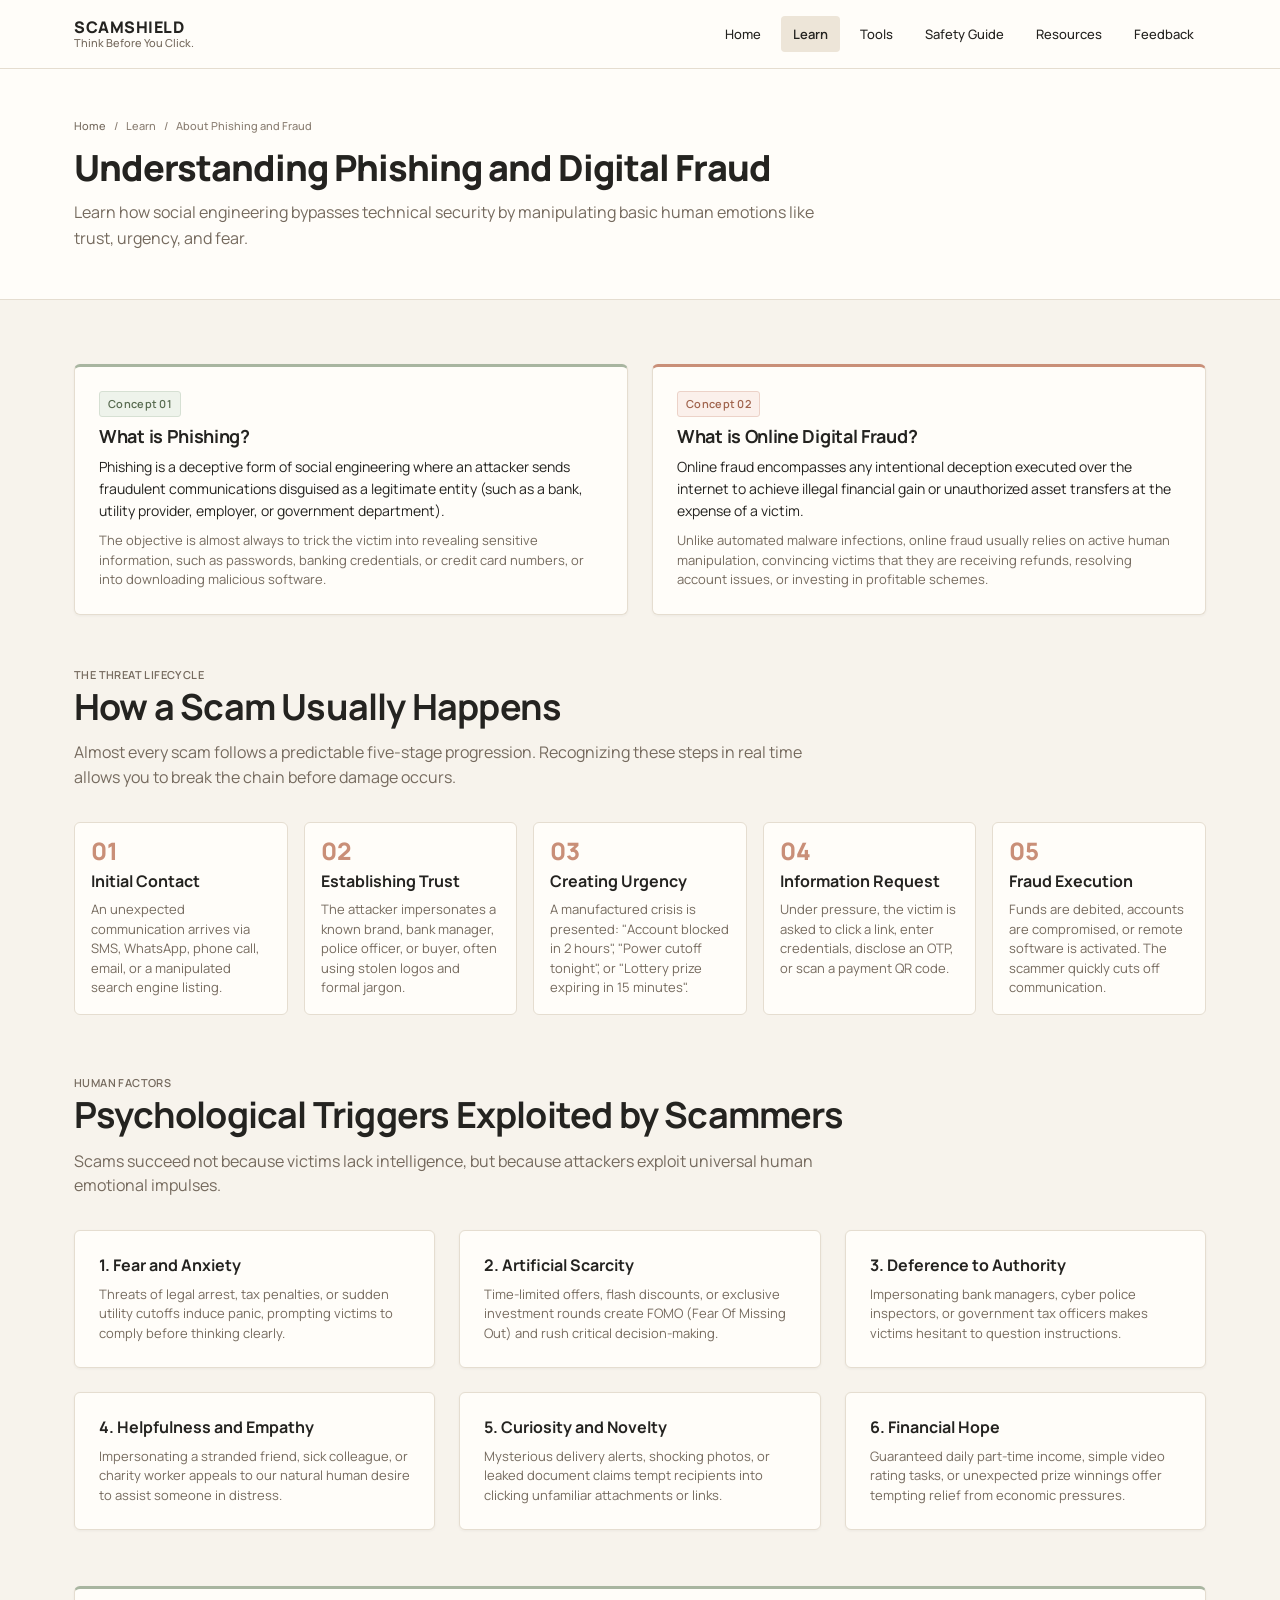
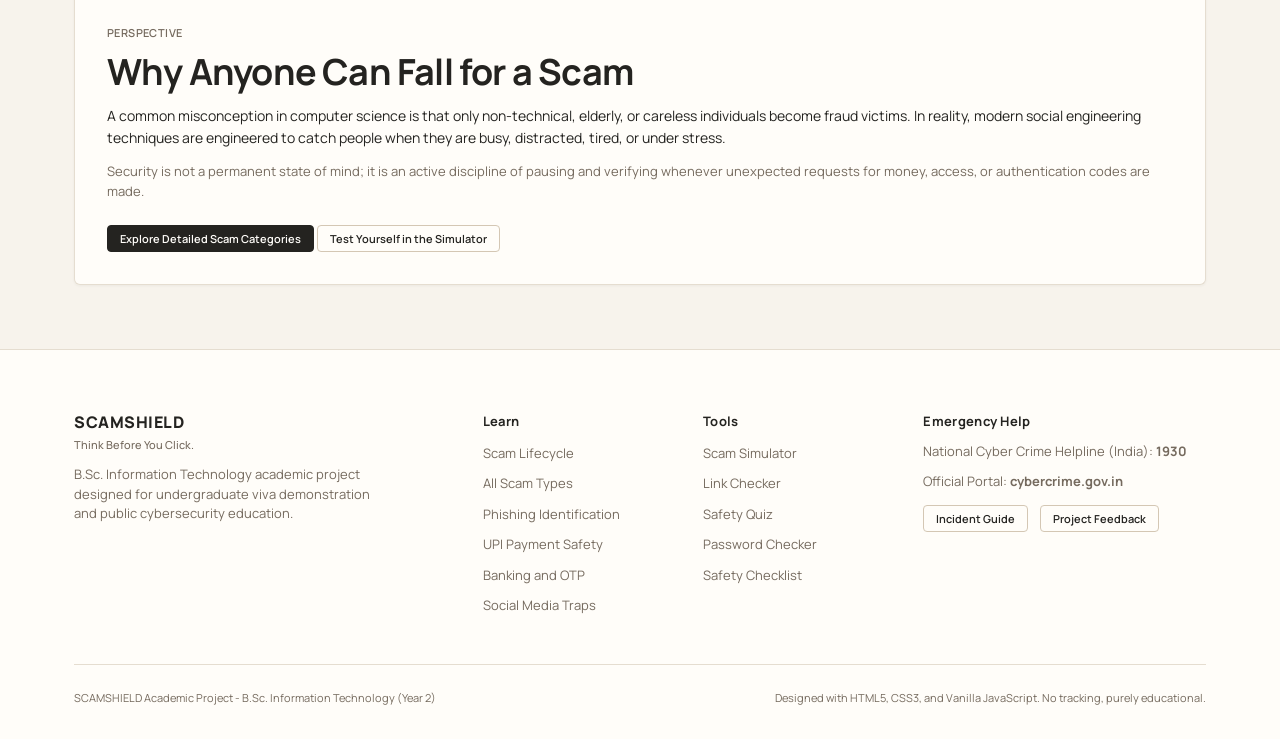
==== about.html @ 03e6b658 "Initial commit: Complete SCAMSHIELD Phishing, Scam and Fraud Detection Awareness Platform" ====
<!DOCTYPE html>
<html lang="en">
<head>
  <meta charset="UTF-8">
  <meta name="viewport" content="width=device-width, initial-scale=1.0">
  <title>About Phishing and Fraud | SCAMSHIELD</title>
  <meta name="description" content="Understand what phishing and digital fraud are, how social engineering manipulates human psychology, and the 5-step lifecycle of online scams.">
  <link rel="preconnect" href="https://fonts.googleapis.com">
  <link rel="preconnect" href="https://fonts.gstatic.com" crossorigin>
  <link href="https://fonts.googleapis.com/css2?family=Manrope:wght@400;500;600;700;800&display=swap" rel="stylesheet">
  <link rel="stylesheet" href="css/style.css">
</head>
<body>

  <!-- Navigation Header -->
  <header class="site-header">
    <div class="container">
      <nav class="navbar" aria-label="Main Navigation">
        <a href="index.html" class="brand">
          <span class="brand-name">SCAMSHIELD</span>
          <span class="brand-tagline">Think Before You Click.</span>
        </a>

        <button class="nav-toggle" id="navToggle" aria-label="Toggle navigation menu" aria-expanded="false">
          Menu
        </button>

        <ul class="nav-menu" id="navMenu">
          <li class="nav-item">
            <a href="index.html" class="nav-link">Home</a>
          </li>
          <li class="nav-item dropdown">
            <a href="about.html" class="nav-link active">Learn</a>
            <ul class="dropdown-menu">
              <li class="dropdown-item"><a href="about.html">About Fraud Lifecycle</a></li>
              <li class="dropdown-item"><a href="scams.html">Common Scam Types</a></li>
              <li class="dropdown-item"><a href="phishing.html">Phishing Awareness</a></li>
              <li class="dropdown-item"><a href="upi-scams.html">UPI and Payment Scams</a></li>
              <li class="dropdown-item"><a href="banking-scams.html">Banking and OTP Frauds</a></li>
              <li class="dropdown-item"><a href="social-media-scams.html">Social Media Traps</a></li>
            </ul>
          </li>
          <li class="nav-item dropdown">
            <a href="simulator.html" class="nav-link">Tools</a>
            <ul class="dropdown-menu">
              <li class="dropdown-item"><a href="simulator.html">Scam Simulator</a></li>
              <li class="dropdown-item"><a href="link-checker.html">Suspicious Link Checker</a></li>
              <li class="dropdown-item"><a href="quiz.html">Cyber Safety Quiz</a></li>
              <li class="dropdown-item"><a href="password-safety.html">Password Strength Checker</a></li>
              <li class="dropdown-item"><a href="checklist.html">Interactive Safety Checklist</a></li>
            </ul>
          </li>
          <li class="nav-item">
            <a href="after-scam.html" class="nav-link">Safety Guide</a>
          </li>
          <li class="nav-item">
            <a href="resources.html" class="nav-link">Resources</a>
          </li>
          <li class="nav-item">
            <a href="feedback.html" class="nav-link">Feedback</a>
          </li>
        </ul>
      </nav>
    </div>
  </header>

  <!-- Page Header -->
  <section class="page-header">
    <div class="container">
      <nav class="breadcrumbs">
        <a href="index.html">Home</a>
        <span>/</span>
        <span>Learn</span>
        <span>/</span>
        <span>About Phishing and Fraud</span>
      </nav>
      <h1 class="page-title">Understanding Phishing and Digital Fraud</h1>
      <p class="page-lead">
        Learn how social engineering bypasses technical security by manipulating basic human emotions like trust, urgency, and fear.
      </p>
    </div>
  </section>

  <!-- Main Content -->
  <main class="section">
    <div class="container">
      
      <!-- Definitions -->
      <div class="grid grid-2" style="margin-bottom: 48px;">
        <div class="card card-accent-sage">
          <span class="tag tag-sage" style="margin-bottom: 8px;">Concept 01</span>
          <h2 class="card-title">What is Phishing?</h2>
          <p class="body-normal">
            Phishing is a deceptive form of social engineering where an attacker sends fraudulent communications disguised as a legitimate entity (such as a bank, utility provider, employer, or government department).
          </p>
          <p class="body-secondary" style="margin-top: 10px;">
            The objective is almost always to trick the victim into revealing sensitive information, such as passwords, banking credentials, or credit card numbers, or into downloading malicious software.
          </p>
        </div>

        <div class="card card-accent-terracotta">
          <span class="tag tag-terracotta" style="margin-bottom: 8px;">Concept 02</span>
          <h2 class="card-title">What is Online Digital Fraud?</h2>
          <p class="body-normal">
            Online fraud encompasses any intentional deception executed over the internet to achieve illegal financial gain or unauthorized asset transfers at the expense of a victim.
          </p>
          <p class="body-secondary" style="margin-top: 10px;">
            Unlike automated malware infections, online fraud usually relies on active human manipulation, convincing victims that they are receiving refunds, resolving account issues, or investing in profitable schemes.
          </p>
        </div>
      </div>

      <!-- Process: How a Scam Usually Happens -->
      <div style="margin-bottom: 56px;">
        <span class="meta-label">The Threat Lifecycle</span>
        <h2 class="section-title">How a Scam Usually Happens</h2>
        <p class="section-subtitle">
          Almost every scam follows a predictable five-stage progression. Recognizing these steps in real time allows you to break the chain before damage occurs.
        </p>

        <div class="process-flow">
          <div class="process-step card-accent-charcoal">
            <div class="process-number">01</div>
            <h3 class="card-title-sm">Initial Contact</h3>
            <p class="body-secondary">
              An unexpected communication arrives via SMS, WhatsApp, phone call, email, or a manipulated search engine listing.
            </p>
          </div>

          <div class="process-step card-accent-sage">
            <div class="process-number">02</div>
            <h3 class="card-title-sm">Establishing Trust</h3>
            <p class="body-secondary">
              The attacker impersonates a known brand, bank manager, police officer, or buyer, often using stolen logos and formal jargon.
            </p>
          </div>

          <div class="process-step card-accent-terracotta">
            <div class="process-number">03</div>
            <h3 class="card-title-sm">Creating Urgency</h3>
            <p class="body-secondary">
              A manufactured crisis is presented: "Account blocked in 2 hours", "Power cutoff tonight", or "Lottery prize expiring in 15 minutes".
            </p>
          </div>

          <div class="process-step card-accent-charcoal">
            <div class="process-number">04</div>
            <h3 class="card-title-sm">Information Request</h3>
            <p class="body-secondary">
              Under pressure, the victim is asked to click a link, enter credentials, disclose an OTP, or scan a payment QR code.
            </p>
          </div>

          <div class="process-step card-accent-terracotta">
            <div class="process-number">05</div>
            <h3 class="card-title-sm">Fraud Execution</h3>
            <p class="body-secondary">
              Funds are debited, accounts are compromised, or remote software is activated. The scammer quickly cuts off communication.
            </p>
          </div>
        </div>
      </div>

      <!-- Psychological Triggers -->
      <div style="margin-bottom: 56px;">
        <span class="meta-label">Human Factors</span>
        <h2 class="section-title">Psychological Triggers Exploited by Scammers</h2>
        <p class="section-subtitle">
          Scams succeed not because victims lack intelligence, but because attackers exploit universal human emotional impulses.
        </p>

        <div class="grid grid-3">
          <div class="card">
            <h3 class="card-title-sm">1. Fear and Anxiety</h3>
            <p class="body-secondary">
              Threats of legal arrest, tax penalties, or sudden utility cutoffs induce panic, prompting victims to comply before thinking clearly.
            </p>
          </div>

          <div class="card">
            <h3 class="card-title-sm">2. Artificial Scarcity</h3>
            <p class="body-secondary">
              Time-limited offers, flash discounts, or exclusive investment rounds create FOMO (Fear Of Missing Out) and rush critical decision-making.
            </p>
          </div>

          <div class="card">
            <h3 class="card-title-sm">3. Deference to Authority</h3>
            <p class="body-secondary">
              Impersonating bank managers, cyber police inspectors, or government tax officers makes victims hesitant to question instructions.
            </p>
          </div>

          <div class="card">
            <h3 class="card-title-sm">4. Helpfulness and Empathy</h3>
            <p class="body-secondary">
              Impersonating a stranded friend, sick colleague, or charity worker appeals to our natural human desire to assist someone in distress.
            </p>
          </div>

          <div class="card">
            <h3 class="card-title-sm">5. Curiosity and Novelty</h3>
            <p class="body-secondary">
              Mysterious delivery alerts, shocking photos, or leaked document claims tempt recipients into clicking unfamiliar attachments or links.
            </p>
          </div>

          <div class="card">
            <h3 class="card-title-sm">6. Financial Hope</h3>
            <p class="body-secondary">
              Guaranteed daily part-time income, simple video rating tasks, or unexpected prize winnings offer tempting relief from economic pressures.
            </p>
          </div>
        </div>
      </div>

      <!-- Debunking Myths -->
      <div class="card card-accent-sage" style="background-color: var(--color-white); padding: 32px;">
        <span class="meta-label">Perspective</span>
        <h2 class="section-title" style="margin-top: 6px; margin-bottom: 12px;">Why Anyone Can Fall for a Scam</h2>
        <p class="body-normal" style="margin-bottom: 14px;">
          A common misconception in computer science is that only non-technical, elderly, or careless individuals become fraud victims. In reality, modern social engineering techniques are engineered to catch people when they are busy, distracted, tired, or under stress.
        </p>
        <p class="body-secondary">
          Security is not a permanent state of mind; it is an active discipline of pausing and verifying whenever unexpected requests for money, access, or authentication codes are made.
        </p>

        <div style="margin-top: 24px;">
          <a href="scams.html" class="btn btn-primary btn-sm">Explore Detailed Scam Categories</a>
          <a href="simulator.html" class="btn btn-secondary btn-sm">Test Yourself in the Simulator</a>
        </div>
      </div>

    </div>
  </main>

  <!-- Footer -->
  <footer class="site-footer">
    <div class="container">
      <div class="footer-grid">
        <div class="footer-brand">
          <h4 class="brand-name" style="margin-bottom: 6px;">SCAMSHIELD</h4>
          <p class="brand-tagline" style="margin-bottom: 14px;">Think Before You Click.</p>
          <p class="body-secondary">
            B.Sc. Information Technology academic project designed for undergraduate viva demonstration and public cybersecurity education.
          </p>
        </div>

        <div>
          <h5 class="footer-title">Learn</h5>
          <ul class="footer-links">
            <li><a href="about.html">Scam Lifecycle</a></li>
            <li><a href="scams.html">All Scam Types</a></li>
            <li><a href="phishing.html">Phishing Identification</a></li>
            <li><a href="upi-scams.html">UPI Payment Safety</a></li>
            <li><a href="banking-scams.html">Banking and OTP</a></li>
            <li><a href="social-media-scams.html">Social Media Traps</a></li>
          </ul>
        </div>

        <div>
          <h5 class="footer-title">Tools</h5>
          <ul class="footer-links">
            <li><a href="simulator.html">Scam Simulator</a></li>
            <li><a href="link-checker.html">Link Checker</a></li>
            <li><a href="quiz.html">Safety Quiz</a></li>
            <li><a href="password-safety.html">Password Checker</a></li>
            <li><a href="checklist.html">Safety Checklist</a></li>
          </ul>
        </div>

        <div>
          <h5 class="footer-title">Emergency Help</h5>
          <p class="body-secondary" style="margin-bottom: 10px;">
            National Cyber Crime Helpline (India): <strong>1930</strong>
          </p>
          <p class="body-secondary" style="margin-bottom: 14px;">
            Official Portal: <strong>cybercrime.gov.in</strong>
          </p>
          <div class="btn-group">
            <a href="after-scam.html" class="btn btn-secondary btn-sm">Incident Guide</a>
            <a href="feedback.html" class="btn btn-secondary btn-sm">Project Feedback</a>
          </div>
        </div>
      </div>

      <div class="footer-bottom">
        <div>SCAMSHIELD Academic Project - B.Sc. Information Technology (Year 2)</div>
        <div>Designed with HTML5, CSS3, and Vanilla JavaScript. No tracking, purely educational.</div>
      </div>
    </div>
  </footer>

  <script src="js/script.js"></script>
</body>
</html>
---- css/style.css ----
/*
  SCAMSHIELD - Academic Web Project
  Phishing, Scam and Fraud Detection Awareness Program
  Design Style: Warm, Minimal, Editorial, Pinterest-inspired
  Typography: Manrope Design System
*/

/* ==================================================
   1. CSS RESET AND DESIGN TOKENS
   ================================================== */
:root {
  /* Warm editorial color palette */
  --color-ivory: #F7F3EC;
  --color-beige: #EDE5D8;
  --color-white: #FFFDF9;
  --color-card-bg: #FFFDF9;
  --color-charcoal: #242320;
  --color-brown: #756A5E;
  --color-muted: #8A7E72;
  --color-sage: #A8B5A0;
  --color-sage-dark: #586B50;
  --color-sage-light: #EEF3EB;
  --color-terracotta: #C98F78;
  --color-terracotta-dark: #A0644D;
  --color-terracotta-light: #FBF0EB;
  --color-olive: #7F896F;
  --color-sand: #DDD2C2;
  --color-border: #E5DDD0;
  --color-border-dark: #D4C7B4;
  --color-danger: #B84A39;
  --color-danger-light: #FBECE9;
  --color-success: #436B47;
  --color-success-light: #EBF4EC;

  /* Typography design tokens */
  --font-primary: 'Manrope', -apple-system, BlinkMacSystemFont, 'Segoe UI', Roboto, Helvetica, Arial, sans-serif;
  
  --font-regular: 400;
  --font-medium: 500;
  --font-semibold: 600;
  --font-bold: 700;
  --font-extrabold: 800;

  /* Type scale */
  --text-xs: 11px;
  --text-sm: 13px;
  --text-base: 14px;
  --text-md: 16px;
  --text-lg: 18px;
  --text-xl: 24px;
  --text-2xl: 30px;
  --text-3xl: 36px;
  --text-display: 56px;

  /* Spacing system */
  --space-2xs: 4px;
  --space-xs: 8px;
  --space-sm: 12px;
  --space-md: 16px;
  --space-lg: 24px;
  --space-xl: 32px;
  --space-2xl: 48px;
  --space-3xl: 64px;
  --space-4xl: 80px;

  /* Layout */
  --container-max: 1180px;
  --content-max: 760px;
  --radius-xs: 3px;
  --radius-sm: 4px;
  --radius-md: 6px;
  --radius-lg: 8px;
  
  /* Subtle shadows */
  --shadow-sm: 0 1px 3px rgba(36, 35, 32, 0.05);
  --shadow-md: 0 4px 12px rgba(36, 35, 32, 0.06);
  --shadow-hover: 0 6px 18px rgba(36, 35, 32, 0.09);

  /* Transitions */
  --transition-fast: 150ms ease;
  --transition-normal: 220ms ease;
}

*, *::before, *::after {
  box-sizing: border-box;
  margin: 0;
  padding: 0;
}

html {
  font-size: 16px;
  scroll-behavior: smooth;
  -webkit-text-size-adjust: 100%;
}

body {
  font-family: var(--font-primary);
  font-size: var(--text-base);
  font-weight: var(--font-regular);
  line-height: 1.6;
  color: var(--color-charcoal);
  background-color: var(--color-ivory);
  min-height: 100vh;
  display: flex;
  flex-direction: column;
  -webkit-font-smoothing: antialiased;
  -moz-osx-font-smoothing: grayscale;
}

/* ==================================================
   2. TYPOGRAPHY SYSTEM
   ================================================== */
h1, h2, h3, h4, h5, h6 {
  color: var(--color-charcoal);
  font-family: var(--font-primary);
  line-height: 1.2;
}

.hero-title {
  font-size: var(--text-display);
  font-weight: var(--font-extrabold);
  line-height: 1.08;
  letter-spacing: -1.8px;
  margin-bottom: var(--space-md);
  max-width: 820px;
}

.section-title {
  font-size: var(--text-3xl);
  font-weight: var(--font-bold);
  line-height: 1.2;
  letter-spacing: -0.8px;
  margin-bottom: var(--space-sm);
}

.section-subtitle {
  font-size: var(--text-md);
  font-weight: var(--font-regular);
  color: var(--color-brown);
  line-height: 1.55;
  max-width: var(--content-max);
  margin-bottom: var(--space-xl);
}

.page-title {
  font-size: var(--text-3xl);
  font-weight: var(--font-extrabold);
  line-height: 1.15;
  letter-spacing: -1px;
  margin-bottom: var(--space-sm);
}

.page-lead {
  font-size: var(--text-md);
  font-weight: var(--font-regular);
  color: var(--color-brown);
  line-height: 1.6;
  max-width: var(--content-max);
}

.card-title {
  font-size: var(--text-lg);
  font-weight: var(--font-bold);
  line-height: 1.3;
  letter-spacing: -0.3px;
  margin-bottom: var(--space-xs);
}

.card-title-sm {
  font-size: var(--text-md);
  font-weight: var(--font-bold);
  line-height: 1.35;
  margin-bottom: var(--space-xs);
}

.body-large {
  font-size: var(--text-md);
  font-weight: var(--font-regular);
  line-height: 1.6;
  color: var(--color-charcoal);
}

.body-normal {
  font-size: var(--text-base);
  font-weight: var(--font-regular);
  line-height: 1.55;
  color: var(--color-charcoal);
}

.body-secondary {
  font-size: var(--text-sm);
  font-weight: var(--font-regular);
  line-height: 1.5;
  color: var(--color-brown);
}

.meta-label {
  font-size: var(--text-xs);
  font-weight: var(--font-semibold);
  letter-spacing: 0.4px;
  text-transform: uppercase;
  color: var(--color-brown);
}

.tag {
  display: inline-block;
  font-size: var(--text-xs);
  font-weight: var(--font-semibold);
  letter-spacing: 0.3px;
  padding: 3px 8px;
  border-radius: var(--radius-xs);
  background-color: var(--color-beige);
  color: var(--color-charcoal);
  border: 1px solid var(--color-border);
}

.tag-sage {
  background-color: var(--color-sage-light);
  color: var(--color-sage-dark);
  border-color: #D6E0D3;
}

.tag-terracotta {
  background-color: var(--color-terracotta-light);
  color: var(--color-terracotta-dark);
  border-color: #ECD2C8;
}

.tag-danger {
  background-color: var(--color-danger-light);
  color: var(--color-danger);
  border-color: #F1D4CF;
}

/* ==================================================
   3. LAYOUT & CONTAINERS
   ================================================== */
.container {
  width: 100%;
  max-width: var(--container-max);
  margin-left: auto;
  margin-right: auto;
  padding-left: var(--space-lg);
  padding-right: var(--space-lg);
}

.container-narrow {
  max-width: var(--content-max);
  margin-left: auto;
  margin-right: auto;
  padding-left: var(--space-lg);
  padding-right: var(--space-lg);
}

.section {
  padding-top: var(--space-3xl);
  padding-bottom: var(--space-3xl);
}

.section-alt {
  background-color: var(--color-beige);
  border-top: 1px solid var(--color-border);
  border-bottom: 1px solid var(--color-border);
}

.page-header {
  padding-top: var(--space-2xl);
  padding-bottom: var(--space-2xl);
  border-bottom: 1px solid var(--color-border);
  background-color: var(--color-white);
}

.breadcrumbs {
  display: flex;
  align-items: center;
  gap: var(--space-xs);
  font-size: var(--text-xs);
  font-weight: var(--font-medium);
  color: var(--color-muted);
  margin-bottom: var(--space-sm);
}

.breadcrumbs a {
  color: var(--color-brown);
  text-decoration: none;
}

.breadcrumbs a:hover {
  color: var(--color-charcoal);
}

/* ==================================================
   4. NAVIGATION BAR
   ================================================== */
.site-header {
  background-color: var(--color-white);
  border-bottom: 1px solid var(--color-border);
  position: sticky;
  top: 0;
  z-index: 100;
}

.navbar {
  display: flex;
  align-items: center;
  justify-content: space-between;
  height: 68px;
}

.brand {
  display: flex;
  flex-direction: column;
  text-decoration: none;
  color: var(--color-charcoal);
}

.brand-name {
  font-size: var(--text-md);
  font-weight: var(--font-extrabold);
  letter-spacing: 0.5px;
  line-height: 1.1;
  color: var(--color-charcoal);
}

.brand-tagline {
  font-size: var(--text-xs);
  font-weight: var(--font-medium);
  color: var(--color-brown);
  line-height: 1.2;
}

.nav-menu {
  display: flex;
  align-items: center;
  list-style: none;
  gap: var(--space-xs);
}

.nav-item {
  position: relative;
}

.nav-link {
  font-size: var(--text-sm);
  font-weight: var(--font-medium);
  color: var(--color-charcoal);
  text-decoration: none;
  padding: 8px 12px;
  border-radius: var(--radius-sm);
  transition: background-color var(--transition-fast), color var(--transition-fast);
  display: flex;
  align-items: center;
  gap: 4px;
}

.nav-link:hover,
.nav-link.active {
  background-color: var(--color-beige);
  color: var(--color-charcoal);
  font-weight: var(--font-semibold);
}

.dropdown-menu {
  display: none;
  position: absolute;
  top: 100%;
  left: 0;
  background-color: var(--color-white);
  border: 1px solid var(--color-border);
  border-radius: var(--radius-md);
  box-shadow: var(--shadow-md);
  min-width: 220px;
  padding: 6px 0;
  list-style: none;
  z-index: 120;
}

.dropdown-item a {
  display: block;
  padding: 8px 16px;
  font-size: var(--text-sm);
  font-weight: var(--font-medium);
  color: var(--color-charcoal);
  text-decoration: none;
  transition: background-color var(--transition-fast);
}

.dropdown-item a:hover {
  background-color: var(--color-ivory);
  color: var(--color-charcoal);
}

.dropdown:hover .dropdown-menu,
.dropdown:focus-within .dropdown-menu {
  display: block;
}

.nav-toggle {
  display: none;
  background: none;
  border: 1px solid var(--color-border);
  padding: 8px 12px;
  border-radius: var(--radius-sm);
  cursor: pointer;
  color: var(--color-charcoal);
  font-family: var(--font-primary);
  font-size: var(--text-sm);
  font-weight: var(--font-semibold);
}

/* ==================================================
   5. BUTTONS & CONTROLS
   ================================================== */
.btn {
  display: inline-flex;
  align-items: center;
  justify-content: center;
  gap: 8px;
  font-family: var(--font-primary);
  font-size: var(--text-sm);
  font-weight: var(--font-semibold);
  padding: 10px 18px;
  border-radius: var(--radius-sm);
  border: 1px solid transparent;
  cursor: pointer;
  text-decoration: none;
  line-height: 1.2;
  transition: background-color var(--transition-fast), border-color var(--transition-fast), color var(--transition-fast);
}

.btn-primary {
  background-color: var(--color-charcoal);
  color: var(--color-white);
  border-color: var(--color-charcoal);
}

.btn-primary:hover {
  background-color: #3b3935;
  border-color: #3b3935;
}

.btn-secondary {
  background-color: var(--color-white);
  color: var(--color-charcoal);
  border-color: var(--color-border-dark);
}

.btn-secondary:hover {
  background-color: var(--color-beige);
}

.btn-sage {
  background-color: var(--color-sage);
  color: #1f271c;
  border-color: var(--color-sage);
}

.btn-sage:hover {
  background-color: #97a68f;
}

.btn-terracotta {
  background-color: var(--color-terracotta);
  color: var(--color-white);
  border-color: var(--color-terracotta);
}

.btn-terracotta:hover {
  background-color: var(--color-terracotta-dark);
}

.btn-sm {
  padding: 6px 12px;
  font-size: var(--text-xs);
}

.btn-group {
  display: flex;
  align-items: center;
  gap: var(--space-sm);
  flex-wrap: wrap;
}

/* ==================================================
   6. CARDS & GRIDS
   ================================================== */
.card {
  background-color: var(--color-card-bg);
  border: 1px solid var(--color-border);
  border-radius: var(--radius-md);
  padding: var(--space-lg);
  box-shadow: var(--shadow-sm);
  transition: box-shadow var(--transition-fast), border-color var(--transition-fast), transform var(--transition-fast);
}

.card:hover {
  border-color: var(--color-border-dark);
  box-shadow: var(--shadow-md);
}

.card-clickable {
  text-decoration: none;
  color: inherit;
  display: block;
}

.card-clickable:hover {
  transform: translateY(-2px);
}

.card-accent-sage {
  border-top: 3px solid var(--color-sage);
}

.card-accent-terracotta {
  border-top: 3px solid var(--color-terracotta);
}

.card-accent-charcoal {
  border-top: 3px solid var(--color-charcoal);
}

.grid {
  display: grid;
  gap: var(--space-lg);
}

.grid-2 {
  grid-template-columns: repeat(2, 1fr);
}

.grid-3 {
  grid-template-columns: repeat(3, 1fr);
}

.grid-4 {
  grid-template-columns: repeat(4, 1fr);
}

/* Process Timeline (About page) */
.process-flow {
  display: grid;
  grid-template-columns: repeat(5, 1fr);
  gap: var(--space-md);
  position: relative;
  margin-top: var(--space-xl);
}

.process-step {
  background-color: var(--color-white);
  border: 1px solid var(--color-border);
  border-radius: var(--radius-md);
  padding: var(--space-md);
  position: relative;
}

.process-number {
  font-size: var(--text-xl);
  font-weight: var(--font-extrabold);
  color: var(--color-terracotta);
  line-height: 1;
  margin-bottom: var(--space-xs);
}

/* Callout and Notice Boxes */
.notice-box {
  padding: var(--space-md) var(--space-lg);
  border-radius: var(--radius-sm);
  margin-top: var(--space-lg);
  margin-bottom: var(--space-lg);
  border-left: 4px solid;
}

.notice-warning {
  background-color: var(--color-terracotta-light);
  border-left-color: var(--color-terracotta);
  color: var(--color-charcoal);
}

.notice-info {
  background-color: var(--color-sage-light);
  border-left-color: var(--color-sage-dark);
  color: var(--color-charcoal);
}

.notice-disclaimer {
  background-color: var(--color-beige);
  border-left-color: var(--color-brown);
  color: var(--color-charcoal);
  font-size: var(--text-sm);
}

/* ==================================================
   7. INTERACTIVE TOOLS UI
   ================================================== */
/* Form inputs */
.form-group {
  margin-bottom: var(--space-md);
}

.form-label {
  display: block;
  font-size: var(--text-sm);
  font-weight: var(--font-semibold);
  color: var(--color-charcoal);
  margin-bottom: var(--space-2xs);
}

.form-hint {
  font-size: var(--text-xs);
  color: var(--color-brown);
  margin-top: 4px;
}

.form-control {
  width: 100%;
  font-family: var(--font-primary);
  font-size: var(--text-base);
  font-weight: var(--font-regular);
  color: var(--color-charcoal);
  background-color: var(--color-white);
  border: 1px solid var(--color-border-dark);
  border-radius: var(--radius-sm);
  padding: 10px 14px;
  line-height: 1.4;
  outline: none;
  transition: border-color var(--transition-fast), box-shadow var(--transition-fast);
}

.form-control:focus {
  border-color: var(--color-charcoal);
  box-shadow: 0 0 0 2px rgba(36, 35, 32, 0.1);
}

textarea.form-control {
  resize: vertical;
  min-height: 100px;
}

select.form-control {
  cursor: pointer;
}

/* Simulated Message Box (for educational samples & simulator) */
.message-simulation {
  background-color: var(--color-white);
  border: 1px solid var(--color-border-dark);
  border-radius: var(--radius-md);
  padding: var(--space-md);
  margin: var(--space-md) 0;
  font-family: inherit;
  box-shadow: var(--shadow-sm);
}

.message-header {
  display: flex;
  justify-content: space-between;
  align-items: center;
  border-bottom: 1px solid var(--color-border);
  padding-bottom: 8px;
  margin-bottom: 12px;
  font-size: var(--text-xs);
  color: var(--color-brown);
}

.message-sender {
  font-weight: var(--font-bold);
  color: var(--color-charcoal);
}

.message-body {
  font-size: var(--text-base);
  line-height: 1.5;
  color: var(--color-charcoal);
  white-space: pre-wrap;
}

.message-fake-link {
  color: #1952a5;
  text-decoration: underline;
  word-break: break-all;
}

/* Simulator Feedback Box */
.sim-feedback {
  margin-top: var(--space-md);
  padding: var(--space-md);
  border-radius: var(--radius-sm);
  border: 1px solid transparent;
  display: none;
}

.sim-feedback.visible {
  display: block;
}

.sim-feedback.correct {
  background-color: var(--color-success-light);
  border-color: #B5D4BA;
  color: #27452A;
}

.sim-feedback.incorrect {
  background-color: var(--color-danger-light);
  border-color: #E6B6AF;
  color: #6C1E12;
}

/* Quiz UI */
.quiz-card {
  background-color: var(--color-white);
  border: 1px solid var(--color-border);
  border-radius: var(--radius-md);
  padding: var(--space-xl);
  box-shadow: var(--shadow-sm);
}

.quiz-progress {
  display: flex;
  justify-content: space-between;
  align-items: center;
  font-size: var(--text-xs);
  font-weight: var(--font-semibold);
  color: var(--color-brown);
  margin-bottom: var(--space-md);
}

.quiz-question {
  font-size: var(--text-xl);
  font-weight: var(--font-bold);
  line-height: 1.3;
  margin-bottom: var(--space-lg);
  letter-spacing: -0.4px;
}

.quiz-options {
  display: flex;
  flex-direction: column;
  gap: var(--space-xs);
  margin-bottom: var(--space-lg);
}

.quiz-option-btn {
  width: 100%;
  text-align: left;
  padding: 14px 16px;
  background-color: var(--color-ivory);
  border: 1px solid var(--color-border);
  border-radius: var(--radius-sm);
  font-family: var(--font-primary);
  font-size: var(--text-base);
  font-weight: var(--font-medium);
  color: var(--color-charcoal);
  cursor: pointer;
  transition: all var(--transition-fast);
  line-height: 1.4;
}

.quiz-option-btn:hover:not(:disabled) {
  background-color: var(--color-beige);
  border-color: var(--color-border-dark);
}

.quiz-option-btn.selected-correct {
  background-color: var(--color-success-light);
  border-color: var(--color-success);
  color: var(--color-success);
  font-weight: var(--font-bold);
}

.quiz-option-btn.selected-wrong {
  background-color: var(--color-danger-light);
  border-color: var(--color-danger);
  color: var(--color-danger);
  font-weight: var(--font-bold);
}

.quiz-option-btn.show-correct {
  background-color: var(--color-success-light);
  border-color: var(--color-success);
  color: var(--color-success);
}

/* Password Strength Meter */
.meter-bar-container {
  height: 8px;
  background-color: var(--color-beige);
  border-radius: 4px;
  overflow: hidden;
  margin: 10px 0;
  border: 1px solid var(--color-border);
}

.meter-bar {
  height: 100%;
  width: 0%;
  transition: width 200ms ease, background-color 200ms ease;
}

.meter-weak { width: 25%; background-color: var(--color-danger); }
.meter-fair { width: 50%; background-color: var(--color-terracotta); }
.meter-good { width: 75%; background-color: var(--color-olive); }
.meter-strong { width: 100%; background-color: var(--color-success); }

.criteria-list {
  list-style: none;
  display: grid;
  grid-template-columns: repeat(2, 1fr);
  gap: 8px;
  margin-top: var(--space-md);
  font-size: var(--text-sm);
}

.criteria-item {
  display: flex;
  align-items: center;
  gap: 6px;
  color: var(--color-brown);
}

.criteria-item.met {
  color: var(--color-success);
  font-weight: var(--font-semibold);
}

/* Checklist UI */
.checklist-item {
  display: flex;
  align-items: flex-start;
  gap: 12px;
  padding: 12px 14px;
  background-color: var(--color-white);
  border: 1px solid var(--color-border);
  border-radius: var(--radius-sm);
  margin-bottom: 8px;
  cursor: pointer;
  transition: background-color var(--transition-fast);
}

.checklist-item:hover {
  background-color: var(--color-ivory);
}

.checklist-item input[type="checkbox"] {
  margin-top: 3px;
  width: 18px;
  height: 18px;
  cursor: pointer;
  accent-color: var(--color-charcoal);
}

.checklist-label {
  cursor: pointer;
  font-size: var(--text-base);
  color: var(--color-charcoal);
  user-select: none;
}

.checklist-item.checked {
  background-color: var(--color-beige);
  border-color: var(--color-border-dark);
}

.checklist-item.checked .checklist-label {
  text-decoration: line-through;
  color: var(--color-brown);
}

/* ==================================================
   8. FOOTER
   ================================================== */
.site-footer {
  margin-top: auto;
  background-color: var(--color-white);
  border-top: 1px solid var(--color-border);
  padding-top: var(--space-3xl);
  padding-bottom: var(--space-xl);
}

.footer-grid {
  display: grid;
  grid-template-columns: 2fr 1fr 1fr 1.5fr;
  gap: var(--space-xl);
  margin-bottom: var(--space-2xl);
}

.footer-brand {
  max-width: 320px;
}

.footer-title {
  font-size: var(--text-sm);
  font-weight: var(--font-bold);
  letter-spacing: 0.3px;
  margin-bottom: var(--space-sm);
  color: var(--color-charcoal);
}

.footer-links {
  list-style: none;
  display: flex;
  flex-direction: column;
  gap: 8px;
}

.footer-links a {
  font-size: var(--text-sm);
  color: var(--color-brown);
  text-decoration: none;
  transition: color var(--transition-fast);
}

.footer-links a:hover {
  color: var(--color-charcoal);
}

.footer-bottom {
  display: flex;
  align-items: center;
  justify-content: space-between;
  padding-top: var(--space-lg);
  border-top: 1px solid var(--color-border);
  font-size: var(--text-xs);
  color: var(--color-brown);
  flex-wrap: wrap;
  gap: var(--space-sm);
}

/* ==================================================
   9. EDITORIAL / EDUCATIONAL CONTENT STYLES
   ================================================== */
.rule-box {
  background-color: var(--color-white);
  border: 1px solid var(--color-border);
  border-radius: var(--radius-md);
  padding: var(--space-lg);
  margin-bottom: var(--space-lg);
}

.rule-header {
  display: flex;
  align-items: baseline;
  gap: var(--space-sm);
  margin-bottom: var(--space-xs);
}

.rule-number {
  font-size: var(--text-md);
  font-weight: var(--font-extrabold);
  color: var(--color-terracotta);
}

.comparison-table {
  width: 100%;
  border-collapse: collapse;
  background-color: var(--color-white);
  border: 1px solid var(--color-border);
  border-radius: var(--radius-md);
  overflow: hidden;
  margin: var(--space-lg) 0;
  font-size: var(--text-sm);
}

.comparison-table th,
.comparison-table td {
  padding: 12px 16px;
  text-align: left;
  border-bottom: 1px solid var(--color-border);
  vertical-align: top;
}

.comparison-table th {
  background-color: var(--color-beige);
  font-weight: var(--font-bold);
  color: var(--color-charcoal);
}

.comparison-table tr:last-child td {
  border-bottom: none;
}

/* SVG illustrations (clean, subtle line style) */
.editorial-visual {
  display: flex;
  align-items: center;
  justify-content: center;
  padding: var(--space-lg);
  background-color: var(--color-beige);
  border: 1px solid var(--color-border);
  border-radius: var(--radius-md);
}

/* ==================================================
   10. RESPONSIVE DESIGN (BREAKPOINTS)
   ================================================== */
@media (max-width: 1024px) {
  .hero-title {
    font-size: 44px;
    letter-spacing: -1.3px;
  }
  .section-title, .page-title {
    font-size: 28px;
  }
  .footer-grid {
    grid-template-columns: 1fr 1fr;
    gap: var(--space-lg);
  }
  .process-flow {
    grid-template-columns: repeat(3, 1fr);
  }
}

@media (max-width: 768px) {
  .hero-title {
    font-size: 34px;
    letter-spacing: -1px;
  }
  .section-title, .page-title {
    font-size: 24px;
  }
  .grid-4, .grid-3, .grid-2 {
    grid-template-columns: 1fr;
  }
  .process-flow {
    grid-template-columns: 1fr;
  }
  .criteria-list {
    grid-template-columns: 1fr;
  }

  /* Mobile Navigation Menu */
  .nav-toggle {
    display: block;
  }
  .nav-menu {
    display: none;
    position: absolute;
    top: 68px;
    left: 0;
    right: 0;
    background-color: var(--color-white);
    border-bottom: 1px solid var(--color-border);
    flex-direction: column;
    align-items: stretch;
    padding: var(--space-md);
    box-shadow: var(--shadow-md);
    gap: 4px;
  }
  .nav-menu.open {
    display: flex;
  }
  .dropdown-menu {
    position: static;
    display: block;
    box-shadow: none;
    border: none;
    background-color: var(--color-ivory);
    margin-top: 4px;
    border-radius: var(--radius-sm);
    padding-left: 12px;
  }
  .footer-grid {
    grid-template-columns: 1fr;
    gap: var(--space-lg);
  }
}

@media (max-width: 480px) {
  :root {
    --text-base: 13.5px;
  }
  .hero-title {
    font-size: 30px;
    letter-spacing: -0.8px;
  }
  .container {
    padding-left: var(--space-md);
    padding-right: var(--space-md);
  }
  .card {
    padding: var(--space-md);
  }
  .btn {
    width: 100%;
  }
  .btn-group {
    flex-direction: column;
    width: 100%;
  }
}
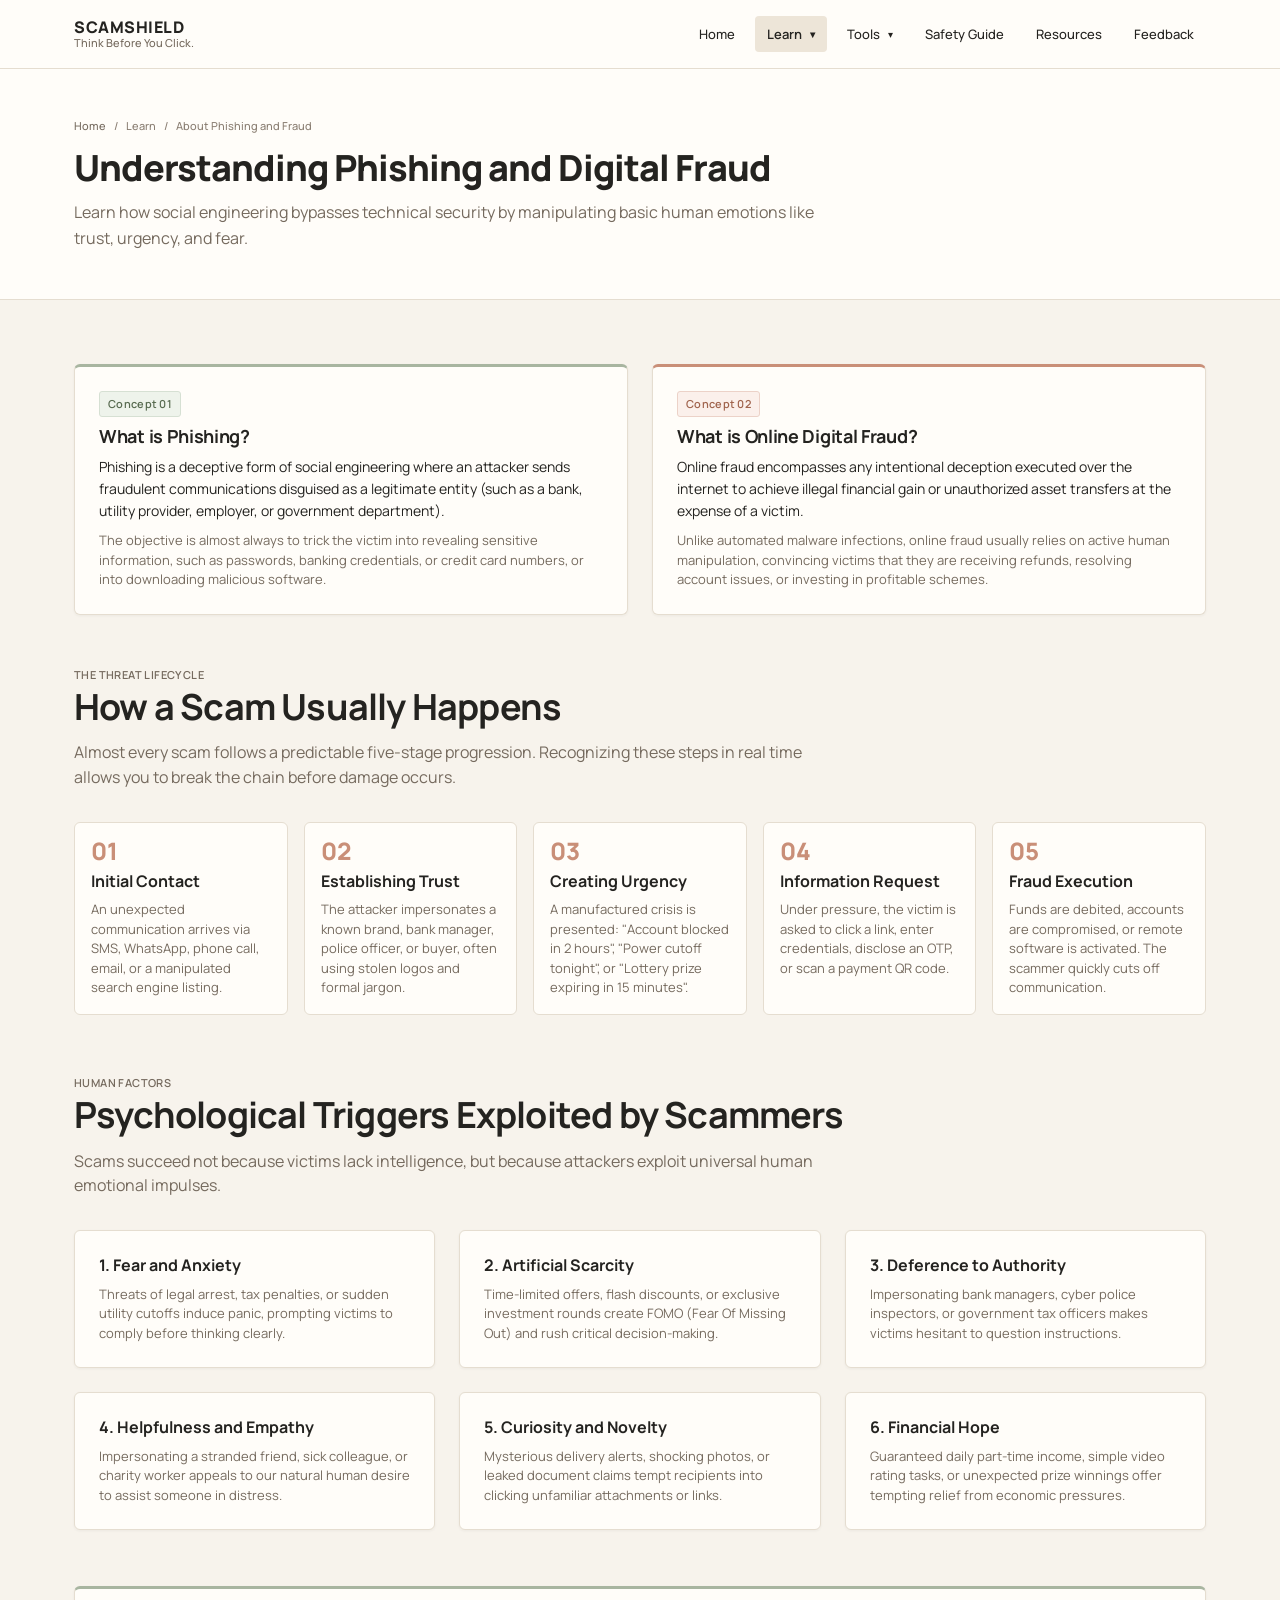
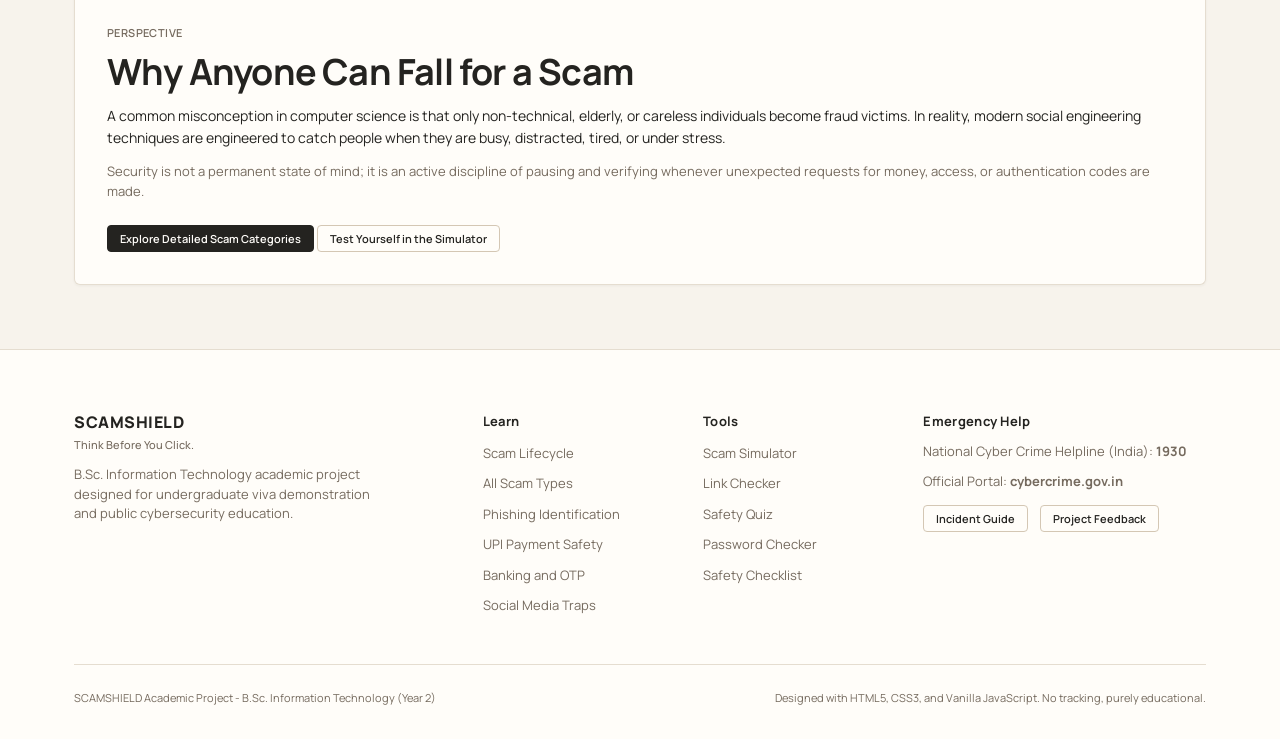
==== commit e99e0d0d: "feat: enhance hero visual with editorial phishing detection illustration and responsive mobile/table" ====
--- a/about.html
+++ b/about.html
@@ -22,7 +22,12 @@
         </a>
 
         <button class="nav-toggle" id="navToggle" aria-label="Toggle navigation menu" aria-expanded="false">
-          Menu
+          <span class="nav-toggle-bars" aria-hidden="true">
+            <span class="bar"></span>
+            <span class="bar"></span>
+            <span class="bar"></span>
+          </span>
+          <span class="nav-toggle-label">Menu</span>
         </button>
 
         <ul class="nav-menu" id="navMenu">
@@ -30,7 +35,7 @@
             <a href="index.html" class="nav-link">Home</a>
           </li>
           <li class="nav-item dropdown">
-            <a href="about.html" class="nav-link active">Learn</a>
+            <a href="about.html" class="nav-link active">Learn <span class="dropdown-arrow">&#9662;</span></a>
             <ul class="dropdown-menu">
               <li class="dropdown-item"><a href="about.html">About Fraud Lifecycle</a></li>
               <li class="dropdown-item"><a href="scams.html">Common Scam Types</a></li>
@@ -41,7 +46,7 @@
             </ul>
           </li>
           <li class="nav-item dropdown">
-            <a href="simulator.html" class="nav-link">Tools</a>
+            <a href="simulator.html" class="nav-link">Tools <span class="dropdown-arrow">&#9662;</span></a>
             <ul class="dropdown-menu">
               <li class="dropdown-item"><a href="simulator.html">Scam Simulator</a></li>
               <li class="dropdown-item"><a href="link-checker.html">Suspicious Link Checker</a></li>
@@ -63,6 +68,7 @@
       </nav>
     </div>
   </header>
+  <div class="nav-backdrop" id="navBackdrop"></div>
 
   <!-- Page Header -->
   <section class="page-header">
--- a/css/style.css
+++ b/css/style.css
@@ -395,17 +395,85 @@
   display: block;
 }
 
+.dropdown-arrow {
+  display: inline-block;
+  font-size: 10px;
+  margin-left: 4px;
+  transition: transform var(--transition-fast);
+}
+
 .nav-toggle {
   display: none;
-  background: none;
-  border: 1px solid var(--color-border);
-  padding: 8px 12px;
+  align-items: center;
+  gap: 8px;
+  background-color: var(--color-ivory);
+  border: 1px solid var(--color-border-dark);
+  padding: 8px 14px;
   border-radius: var(--radius-sm);
   cursor: pointer;
   color: var(--color-charcoal);
   font-family: var(--font-primary);
   font-size: var(--text-sm);
   font-weight: var(--font-semibold);
+  transition: background-color var(--transition-fast), border-color var(--transition-fast);
+  -webkit-tap-highlight-color: transparent;
+}
+
+.nav-toggle:hover {
+  background-color: var(--color-beige);
+}
+
+.nav-toggle-bars {
+  display: flex;
+  flex-direction: column;
+  justify-content: space-between;
+  width: 18px;
+  height: 12px;
+}
+
+.nav-toggle-bars .bar {
+  display: block;
+  height: 2px;
+  width: 100%;
+  background-color: var(--color-charcoal);
+  border-radius: 2px;
+  transition: transform var(--transition-fast), opacity var(--transition-fast);
+}
+
+.nav-toggle[aria-expanded="true"] .bar:nth-child(1) {
+  transform: translateY(5px) rotate(45deg);
+}
+
+.nav-toggle[aria-expanded="true"] .bar:nth-child(2) {
+  opacity: 0;
+}
+
+.nav-toggle[aria-expanded="true"] .bar:nth-child(3) {
+  transform: translateY(-5px) rotate(-45deg);
+}
+
+.nav-backdrop {
+  display: none;
+  position: fixed;
+  top: 68px;
+  left: 0;
+  right: 0;
+  bottom: 0;
+  background-color: rgba(36, 35, 32, 0.45);
+  backdrop-filter: blur(2px);
+  -webkit-backdrop-filter: blur(2px);
+  z-index: 95;
+  opacity: 0;
+  transition: opacity var(--transition-fast);
+}
+
+.nav-backdrop.visible {
+  display: block;
+  opacity: 1;
+}
+
+body.menu-open {
+  overflow: hidden;
 }
 
 /* ==================================================
@@ -979,6 +1047,99 @@
   border-bottom: none;
 }
 
+/* Layout utility classes for responsive grids */
+.hero-layout {
+  display: grid;
+  grid-template-columns: 1.2fr 0.8fr;
+  gap: 40px;
+  align-items: center;
+}
+
+.hero-visual {
+  min-height: 280px;
+  text-align: center;
+  display: flex;
+  align-items: center;
+  justify-content: center;
+  position: relative;
+  width: 100%;
+}
+
+.hero-visual svg {
+  width: 100%;
+  max-width: 480px;
+  height: auto;
+  display: block;
+}
+
+/* Subtle float keyframes for editorial hero badges */
+@keyframes heroFloatA {
+  0%, 100% {
+    transform: translateY(0);
+  }
+  50% {
+    transform: translateY(-4px);
+  }
+}
+
+@keyframes heroFloatB {
+  0%, 100% {
+    transform: translateY(0);
+  }
+  50% {
+    transform: translateY(4px);
+  }
+}
+
+.hero-float-1 {
+  animation: heroFloatA 4.5s ease-in-out infinite;
+}
+
+.hero-float-2 {
+  animation: heroFloatB 5s ease-in-out infinite;
+}
+
+.hero-float-3 {
+  animation: heroFloatA 5.5s ease-in-out infinite;
+}
+
+@media (prefers-reduced-motion: reduce) {
+  .hero-float-1,
+  .hero-float-2,
+  .hero-float-3 {
+    animation: none;
+  }
+}
+
+.never-share-grid {
+  grid-template-columns: repeat(5, 1fr);
+  gap: 16px;
+}
+
+.checkbox-options-grid {
+  display: grid;
+  grid-template-columns: 1fr 1fr;
+  gap: 10px;
+  margin-top: 6px;
+}
+
+.table-responsive {
+  width: 100%;
+  overflow-x: auto;
+  -webkit-overflow-scrolling: touch;
+  margin: var(--space-lg) 0;
+  border: 1px solid var(--color-border);
+  border-radius: var(--radius-md);
+  background-color: var(--color-white);
+}
+
+.table-responsive .comparison-table {
+  margin: 0;
+  border: none;
+  border-radius: 0;
+  min-width: 580px;
+}
+
 /* SVG illustrations (clean, subtle line style) */
 .editorial-visual {
   display: flex;
@@ -991,47 +1152,89 @@
 }
 
 /* ==================================================
-   10. RESPONSIVE DESIGN (BREAKPOINTS)
+   10. RESPONSIVE DESIGN FOR MOBILE, TABLET & IPAD
    ================================================== */
+
+/* Tablet & iPad Viewports (768px to 1024px) */
 @media (max-width: 1024px) {
+  :root {
+    --space-3xl: 48px;
+    --space-2xl: 36px;
+    --space-xl: 24px;
+  }
+
+  .container {
+    padding-left: 24px;
+    padding-right: 24px;
+  }
+
+  .hero-layout {
+    grid-template-columns: 1fr;
+    gap: 32px;
+    text-align: center;
+  }
+
+  .hero-visual {
+    order: initial;
+    max-width: 440px;
+    margin: var(--space-xl) auto 0;
+    width: 100%;
+  }
+
+  .hero-layout .section-subtitle {
+    margin-left: auto;
+    margin-right: auto;
+  }
+
+  .hero-layout .btn-group {
+    justify-content: center;
+  }
+
   .hero-title {
-    font-size: 44px;
-    letter-spacing: -1.3px;
-  }
+    font-size: 42px;
+    letter-spacing: -1.2px;
+  }
+
   .section-title, .page-title {
     font-size: 28px;
-  }
+    letter-spacing: -0.6px;
+  }
+
+  .grid-4 {
+    grid-template-columns: repeat(2, 1fr);
+    gap: var(--space-md);
+  }
+
+  .grid-3 {
+    grid-template-columns: repeat(2, 1fr);
+    gap: var(--space-md);
+  }
+
+  .grid-2 {
+    grid-template-columns: repeat(2, 1fr);
+    gap: var(--space-md);
+  }
+
+  .never-share-grid {
+    grid-template-columns: repeat(3, 1fr);
+    gap: var(--space-md);
+  }
+
+  .process-flow {
+    grid-template-columns: repeat(2, 1fr);
+    gap: var(--space-md);
+  }
+
   .footer-grid {
     grid-template-columns: 1fr 1fr;
-    gap: var(--space-lg);
-  }
-  .process-flow {
-    grid-template-columns: repeat(3, 1fr);
-  }
-}
-
-@media (max-width: 768px) {
-  .hero-title {
-    font-size: 34px;
-    letter-spacing: -1px;
-  }
-  .section-title, .page-title {
-    font-size: 24px;
-  }
-  .grid-4, .grid-3, .grid-2 {
-    grid-template-columns: 1fr;
-  }
-  .process-flow {
-    grid-template-columns: 1fr;
-  }
-  .criteria-list {
-    grid-template-columns: 1fr;
-  }
-
-  /* Mobile Navigation Menu */
+    gap: var(--space-xl);
+  }
+
+  /* Tablet Navigation Drawer */
   .nav-toggle {
-    display: block;
-  }
+    display: inline-flex;
+  }
+
   .nav-menu {
     display: none;
     position: absolute;
@@ -1042,49 +1245,268 @@
     border-bottom: 1px solid var(--color-border);
     flex-direction: column;
     align-items: stretch;
-    padding: var(--space-md);
-    box-shadow: var(--shadow-md);
+    padding: var(--space-md) var(--space-lg);
+    box-shadow: 0 10px 25px rgba(36, 35, 32, 0.08);
     gap: 4px;
-  }
+    max-height: calc(100vh - 72px);
+    overflow-y: auto;
+    -webkit-overflow-scrolling: touch;
+    z-index: 105;
+  }
+
   .nav-menu.open {
     display: flex;
-  }
+    animation: menuSlideDown 200ms ease forwards;
+  }
+
+  @keyframes menuSlideDown {
+    from {
+      opacity: 0;
+      transform: translateY(-8px);
+    }
+    to {
+      opacity: 1;
+      transform: translateY(0);
+    }
+  }
+
+  .nav-link {
+    padding: 12px 14px;
+    font-size: 15px;
+    justify-content: space-between;
+  }
+
   .dropdown-menu {
     position: static;
-    display: block;
+    display: none;
     box-shadow: none;
     border: none;
     background-color: var(--color-ivory);
-    margin-top: 4px;
+    margin: 4px 0 8px 12px;
     border-radius: var(--radius-sm);
-    padding-left: 12px;
-  }
+    padding: 6px 0;
+    border-left: 2px solid var(--color-sage);
+  }
+
+  .dropdown-menu.mobile-expanded {
+    display: block;
+    animation: submenuFade 180ms ease forwards;
+  }
+
+  @keyframes submenuFade {
+    from { opacity: 0; transform: translateY(-4px); }
+    to { opacity: 1; transform: translateY(0); }
+  }
+
+  .dropdown-item a {
+    padding: 10px 14px;
+    font-size: 14px;
+  }
+}
+
+/* Mobile Devices (max-width: 768px) */
+@media (max-width: 768px) {
+  :root {
+    --text-display: 32px;
+    --text-3xl: 24px;
+    --text-2xl: 20px;
+    --space-3xl: 36px;
+    --space-2xl: 28px;
+    --space-xl: 20px;
+    --space-lg: 16px;
+  }
+
+  .container {
+    padding-left: 16px;
+    padding-right: 16px;
+  }
+
+  .section {
+    padding-top: var(--space-2xl);
+    padding-bottom: var(--space-2xl);
+  }
+
+  .page-header {
+    padding-top: var(--space-xl);
+    padding-bottom: var(--space-xl);
+  }
+
+  .hero-title {
+    font-size: 32px;
+    letter-spacing: -0.8px;
+    line-height: 1.12;
+  }
+
+  .section-title, .page-title {
+    font-size: 24px;
+    letter-spacing: -0.4px;
+  }
+
+  .section-subtitle, .page-lead {
+    font-size: 15px;
+    line-height: 1.55;
+    margin-bottom: var(--space-lg);
+  }
+
+  .grid-4, .grid-3, .grid-2 {
+    grid-template-columns: 1fr;
+    gap: var(--space-md);
+  }
+
+  .hero-layout {
+    text-align: left;
+    gap: var(--space-lg);
+  }
+
+  .hero-layout .section-subtitle {
+    margin-left: 0;
+    margin-right: 0;
+  }
+
+  .hero-layout .btn-group {
+    justify-content: flex-start;
+  }
+
+  .hero-visual {
+    display: flex;
+    order: initial;
+    width: 100%;
+    max-width: 390px;
+    margin: var(--space-lg) auto 0;
+    min-height: auto;
+  }
+
+  .process-flow {
+    grid-template-columns: 1fr;
+    gap: var(--space-sm);
+  }
+
+  .never-share-grid {
+    grid-template-columns: repeat(2, 1fr);
+    gap: 10px;
+  }
+
   .footer-grid {
     grid-template-columns: 1fr;
     gap: var(--space-lg);
   }
-}
-
+
+  .footer-bottom {
+    flex-direction: column;
+    align-items: flex-start;
+    gap: 6px;
+  }
+
+  .btn {
+    min-height: 46px;
+    font-size: 14px;
+    padding: 10px 18px;
+  }
+
+  .btn-group {
+    width: 100%;
+  }
+
+  .btn-group .btn {
+    flex: 1 1 auto;
+  }
+
+  .card {
+    padding: 20px 16px;
+  }
+
+  .quiz-card {
+    padding: 20px 16px;
+  }
+
+  .quiz-question {
+    font-size: 17px;
+    margin-bottom: var(--space-md);
+  }
+
+  .quiz-option-btn {
+    min-height: 48px;
+    padding: 12px 14px;
+    font-size: 14px;
+  }
+
+  .checklist-item {
+    padding: 12px;
+    min-height: 48px;
+  }
+
+  .checklist-item input[type="checkbox"] {
+    width: 20px;
+    height: 20px;
+    flex-shrink: 0;
+    margin-top: 2px;
+  }
+
+  .checklist-label {
+    font-size: 14px;
+    line-height: 1.45;
+  }
+
+  .form-control {
+    font-size: 16px;
+    padding: 12px 14px;
+    min-height: 46px;
+  }
+
+  .criteria-list {
+    grid-template-columns: 1fr;
+    gap: 6px;
+  }
+
+  .message-simulation {
+    padding: 14px 12px;
+  }
+
+  .message-body {
+    font-size: 14px;
+  }
+}
+
+/* Small Screen Phones (max-width: 480px) */
 @media (max-width: 480px) {
-  :root {
-    --text-base: 13.5px;
-  }
   .hero-title {
-    font-size: 30px;
-    letter-spacing: -0.8px;
-  }
-  .container {
-    padding-left: var(--space-md);
-    padding-right: var(--space-md);
-  }
-  .card {
-    padding: var(--space-md);
-  }
-  .btn {
-    width: 100%;
-  }
+    font-size: 28px;
+    letter-spacing: -0.6px;
+  }
+
+  .section-title, .page-title {
+    font-size: 22px;
+  }
+
   .btn-group {
     flex-direction: column;
     width: 100%;
   }
-}
+
+  .btn-group .btn {
+    width: 100%;
+  }
+
+  .hero-visual {
+    max-width: 100%;
+    margin-top: var(--space-md);
+  }
+
+  .never-share-grid {
+    grid-template-columns: 1fr;
+    gap: 8px;
+  }
+
+  .checkbox-options-grid {
+    grid-template-columns: 1fr;
+  }
+
+  .breadcrumbs {
+    flex-wrap: wrap;
+    gap: 4px;
+  }
+
+  .notice-box {
+    padding: 12px 14px;
+  }
+}
